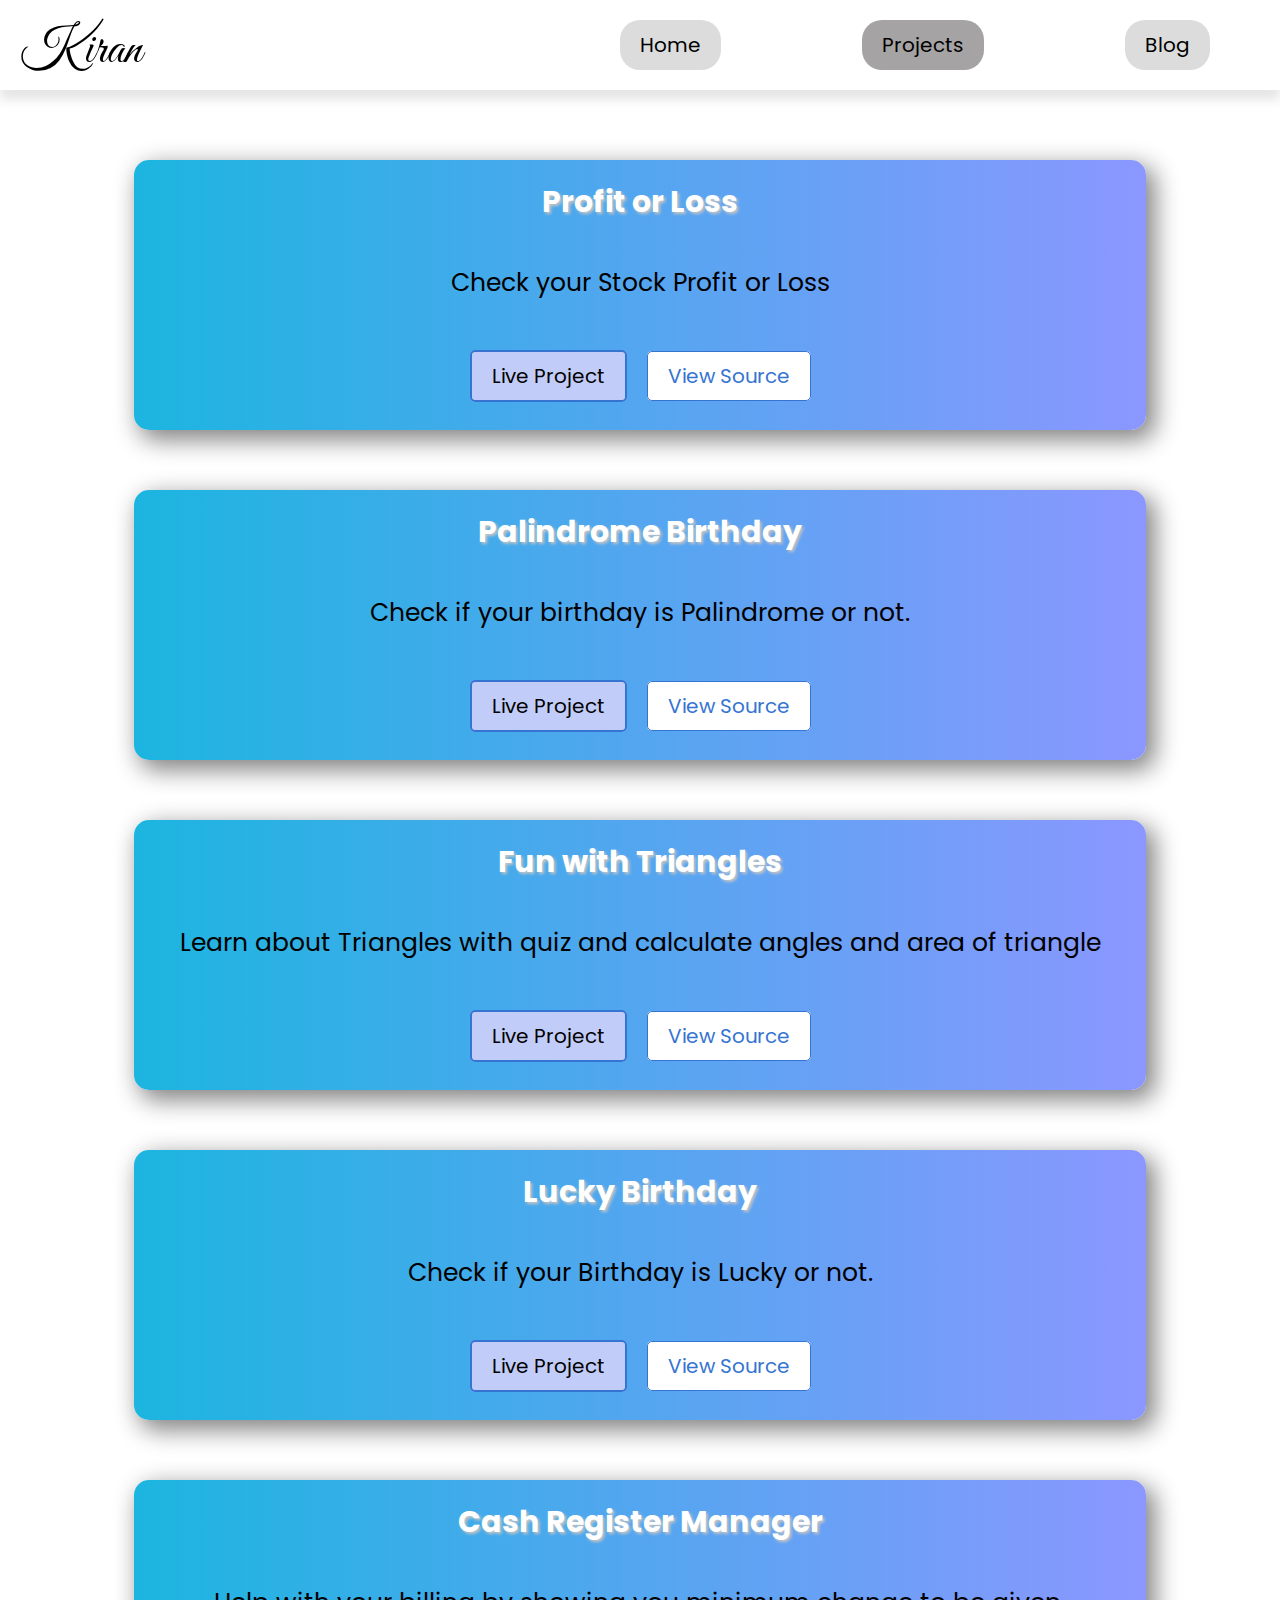
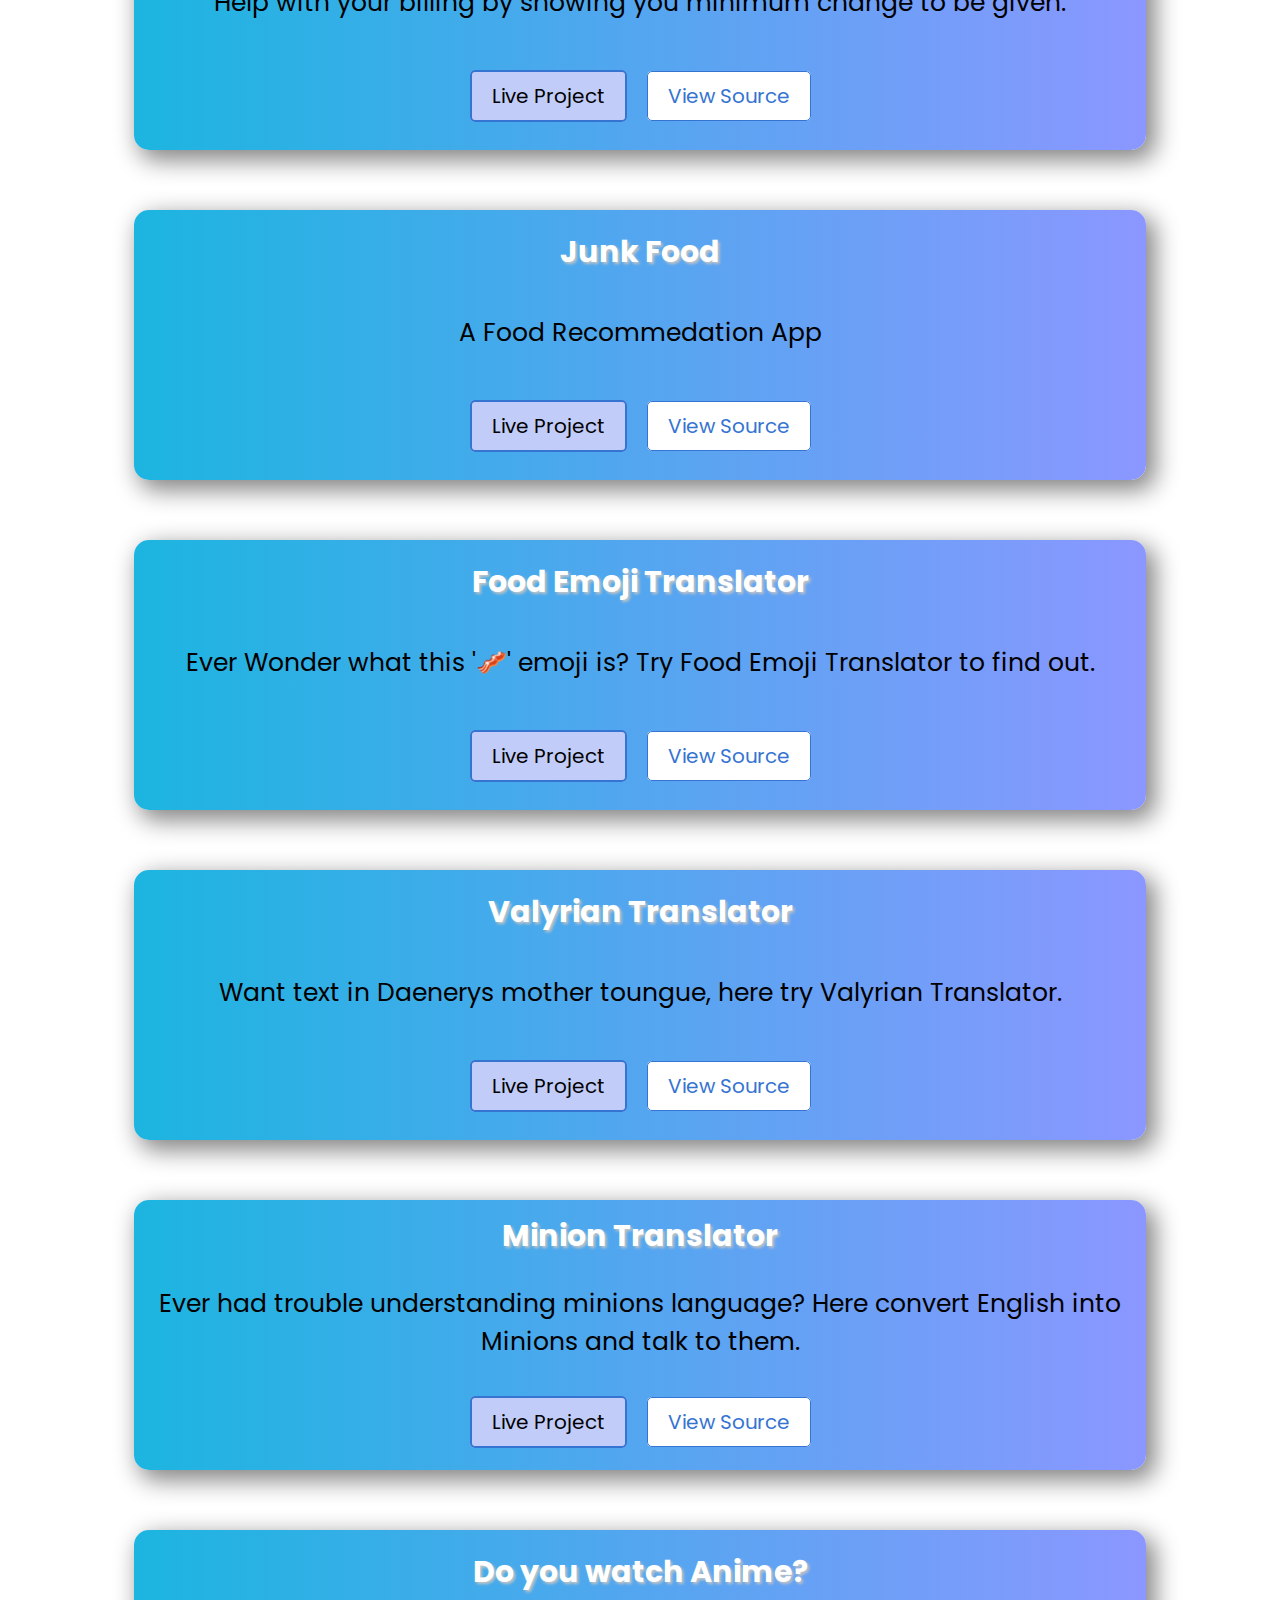
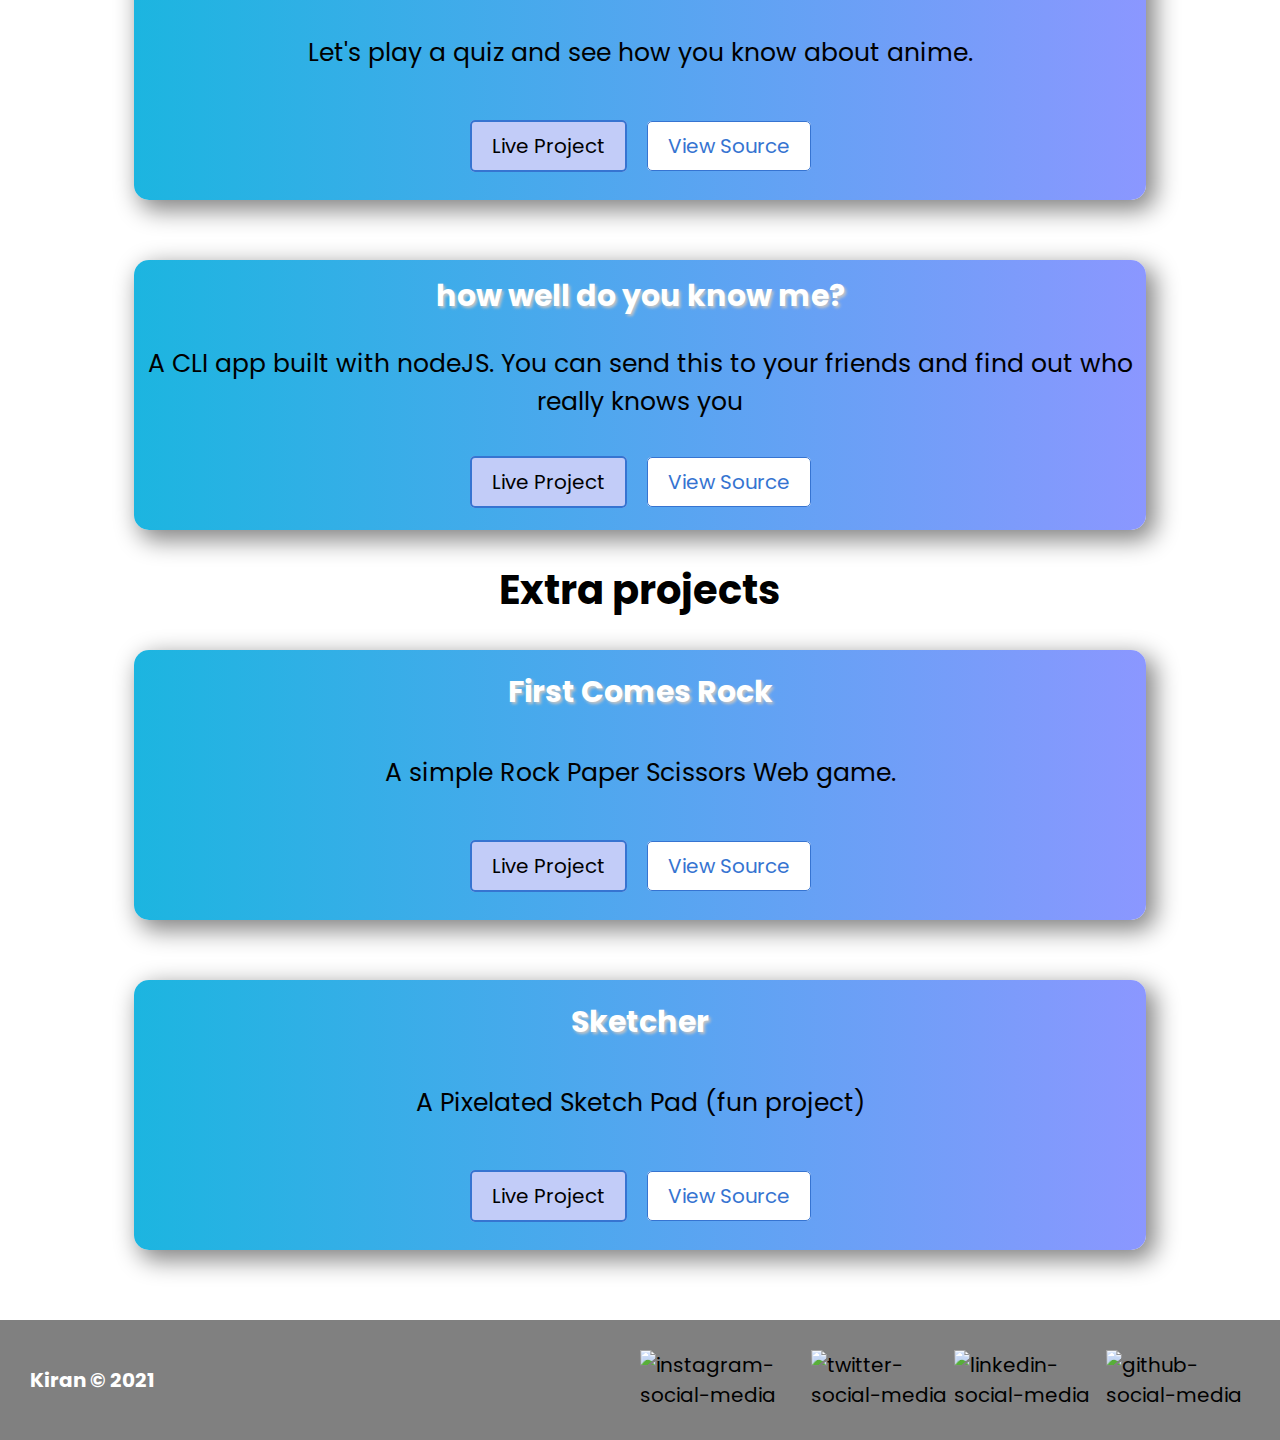
==== projects.html @ a6e8578d "Add files via upload" ====
<!DOCTYPE html>
<html lang="en">
  <head>
    <meta charset="UTF-8" />
    <meta http-equiv="X-UA-Compatible" content="IE=edge" />
    <meta name="viewport" content="width=device-width, initial-scale=1.0" />
    <link rel="stylesheet" href="style.css" />
    <title>Web Developer</title>
  </head>
  <body>
    <header>
      <div class="logo">Kiran</div>
      <div class="links">
        <ul>
          <li><a href="/index.html">Home</a></li>
          <li id="active"><a href="/projects.html">Projects</a></li>
          <li><a href="/blog.html">Blog</a></li>
        </ul>
      </div>
    </header>
    <div class="main">
      <div>
        <h2>Profit or Loss</h2>
        <p>Check your Stock Profit or Loss</p>
        <span
          ><a target="_blank" href="https://stock-p-or-l.netlify.app/"
            >Live Project</a
          ><a
            id="source"
            target="_blank"
            href="https://github.com/kiranbabu7/Stock-P-L"
            >View Source</a
          ></span
        >
      </div>
      <div>
        <h2>Palindrome Birthday</h2>
        <p>Check if your birthday is Palindrome or not.</p>
        <span
          ><a target="_blank" href="https://palindromeisbirthday.netlify.app/"
            >Live Project</a
          ><a
            id="source"
            target="_blank"
            href="https://github.com/kiranbabu7/Palindrome-Birthday"
            >View Source</a
          ></span
        >
      </div>
      <div>
        <h2>Fun with Triangles</h2>
        <p>
          Learn about Triangles with quiz and calculate angles and area of
          triangle
        </p>
        <span
          ><a target="_blank" href="https://mad-triangle.netlify.app/"
            >Live Project</a
          ><a
            id="source"
            target="_blank"
            href="https://github.com/kiranbabu7/Fun-with-Triangles"
            >View Source</a
          ></span
        >
      </div>
      <div>
        <h2>Lucky Birthday</h2>
        <p>Check if your Birthday is Lucky or not.</p>
        <span
          ><a
            target="_blank"
            href="https://lucky-birthdays-checker.netlify.app/"
            >Live Project</a
          ><a
            id="source"
            target="_blank"
            href="https://github.com/kiranbabu7/Lucky-birthday"
            >View Source</a
          ></span
        >
      </div>
      <div>
        <h2>Cash Register Manager</h2>
        <p>Help with your billing by showing you minimum change to be given.</p>
        <span
          ><a target="_blank" href="https://cash-registerer.netlify.app/"
            >Live Project</a
          ><a
            id="source"
            target="_blank"
            href="https://github.com/kiranbabu7/Cash-Register"
            >View Source</a
          ></span
        >
      </div>
      <div>
        <h2>Junk Food</h2>
        <p>A Food Recommedation App</p>
        <span
          ><a target="_blank" href="https://junkie-food.netlify.app/"
            >Live Project</a
          ><a
            id="source"
            target="_blank"
            href="https://github.com/kiranbabu7/Junk-Food"
            >View Source</a
          ></span
        >
      </div>
      <div>
        <h2>Food Emoji Translator</h2>
        <p>
          Ever Wonder what this '🥓' emoji is? Try Food Emoji Translator to find
          out.
        </p>
        <span
          ><a target="_blank" href="https://foodemojis.netlify.app/"
            >Live Project</a
          ><a
            id="source"
            target="_blank"
            href="https://github.com/kiranbabu7/Food-Emoji-Translator"
            >View Source</a
          ></span
        >
      </div>
      <div>
        <h2>Valyrian Translator</h2>
        <p>
          Want text in Daenerys mother toungue, here try Valyrian Translator.
        </p>
        <span
          ><a target="_blank" href="https://valyriantranslated.netlify.app/"
            >Live Project</a
          ><a
            id="source"
            target="_blank"
            href="https://github.com/kiranbabu7/valyrian-Translator"
            >View Source</a
          ></span
        >
      </div>
      <div>
        <h2>Minion Translator</h2>
        <p>
          Ever had trouble understanding minions language? Here convert English
          into Minions and talk to them.
        </p>
        <span
          ><a target="_blank" href="https://minions-trans.netlify.app/"
            >Live Project</a
          ><a
            id="source"
            target="_blank"
            href="https://github.com/kiranbabu7/Minion-Translator"
            >View Source</a
          ></span
        >
      </div>
      <div>
        <h2>Do you watch Anime?</h2>
        <p>Let's play a quiz and see how you know about anime.</p>
        <span
          ><a
            target="_blank"
            href="https://replit.com/@kiran09/Mark-2?embed=1&output=1"
            >Live Project</a
          ><a
            id="source"
            target="_blank"
            href="https://github.com/kiranbabu7/Neog-Camp-level-0/tree/main/mark%202"
            >View Source</a
          ></span
        >
      </div>
      <div>
        <h2>how well do you know me?</h2>
        <p>
          A CLI app built with nodeJS. You can send this to your friends and
          find out who really knows you
        </p>
        <span
          ><a
            target="_blank"
            href="https://replit.com/@kiran09/mark-1?embed=1&output=1#index.js"
            >Live Project</a
          ><a
            id="source"
            target="_blank"
            href="https://github.com/kiranbabu7/Neog-Camp-level-0/tree/main/mark%201"
            >View Source</a
          ></span
        >
      </div>
      <h1>Extra projects</h1>
      <div>
        <h2>First Comes Rock</h2>
        <p>A simple Rock Paper Scissors Web game.</p>
        <span
          ><a
            target="_blank"
            href="https://kiranbabu7.github.io/FirstComesRock/"
            >Live Project</a
          ><a
            id="source"
            target="_blank"
            href="https://github.com/kiranbabu7/FirstComesRock"
            >View Source</a
          ></span
        >
      </div>
      <div>
        <h2>Sketcher</h2>
        <p>A Pixelated Sketch Pad (fun project)</p>
        <span
          ><a target="_blank" href="https://kiranbabu7.github.io/Sketcher/"
            >Live Project</a
          ><a
            id="source"
            target="_blank"
            href="https://github.com/kiranbabu7/Sketcher"
            >View Source</a
          ></span
        >
      </div>
    </div>
    <footer>
      <h4>Kiran © 2021</h4>
      <ul>
        <li>
          <a href="https://www.instagram.com/kiran_babu0/" target="_blank"
            ><img src="img/instagram 1.svg" alt="instagram-social-media"
          /></a>
        </li>
        <li>
          <a href="https://twitter.com/Kiran_Babu_v" target="_blank"
            ><img src="img/twitter 1.svg" alt="twitter-social-media"
          /></a>
        </li>
        <li>
          <a
            href="https://www.linkedin.com/in/kiran-babu-51247a142/"
            target="_blank"
            ><img src="img/footer-linkedin.svg" alt="linkedin-social-media"
          /></a>
        </li>
        <li>
          <a href="https://github.com/kiranbabu7" target="_blank"
            ><img src="img/footer-github.svg" alt="github-social-media"
          /></a>
        </li>
      </ul>
    </footer>
  </body>
</html>
---- style.css ----
@import url("https://fonts.googleapis.com/css2?family=Great+Vibes&display=swap");
@import url("https://fonts.googleapis.com/css2?family=Poppins:wght@300&display=swap");
* {
  margin: 0;
  padding: 0;
  box-sizing: border-box;
}
html {
  font-size: 62.5%;
}
body {
  font-size: 2rem;
  font-family: "Poppins", sans-serif;
}
a {
  text-decoration: none;
  color: black;
}
p {
  font-size: 2.5rem;
}
header {
  display: flex;
  flex-wrap: wrap;
  justify-content: space-between;
  padding-top: 1rem;
  align-items: center;
  min-height: 10vh;
  box-shadow: 0px 10px 10px rgb(0 0 0 / 10%);
  z-index: 2;
  position: relative;
}
.logo {
  flex: 1 1 20rem;
  margin-left: 2rem;
  font-size: 5rem;
  font-family: "Great Vibes", cursive;
}
#active {
  background-color: rgb(165, 163, 163);
}
.links {
  flex: 1 1 40rem;
  padding-bottom: 1rem;
}
.links li {
  background-color: gainsboro;
  padding: 1rem 2rem;
  border-radius: 20px;
}
.links ul {
  display: flex;
  justify-content: space-around;
  list-style: none;
}
.hero {
  min-height: 90vh;
  display: flex;
  flex-wrap: wrap;
  justify-content: center;
  align-items: center;
}
.hero h2 {
  color: black;
}
.hero-img img {
  flex: 1 1 30rem;
  width: 60rem;
  margin-left: 15rem;
}
.intro-social {
  margin: 3rem 0;
}
.intro-social a {
  padding: 0 0 0 1rem;
}
.main {
  display: flex;
  flex-direction: column;
  text-align: center;
  padding: 4rem;
  width: 90%;
  margin: auto;
}
.main div {
  min-height: 30vh;
  display: flex;
  justify-content: space-around;
  flex-direction: column;
  background: linear-gradient(90deg, #1cb5e0 0%, #8b97ff 100%);
  box-shadow: 7px 8px 25px 2px rgb(131, 131, 131);
  margin: 3rem;
  border-radius: 15px;
}
h2 {
  color: white;
  text-shadow: 2px 2px 3px rgb(197, 197, 197);
}
.main span {
  margin: 2rem;
}
.main a {
  padding: 1rem 2rem;
  margin: 1rem;
  background-color: rgb(194, 204, 248);
  color: rgb(0, 0, 0);
  border-radius: 5px;
  text-decoration: none;
  border: 2px solid rgb(54, 116, 209);
}
.main a:hover {
  background-color: rgb(153, 194, 255);
  border: 3px solid rgb(255, 255, 255);
}
.main #source {
  background-color: white;
  color: rgb(54, 116, 209);
  border: 1px solid rgb(54, 116, 209);
}
.main #source:hover {
  background-color: rgb(54, 116, 209);
  color: white;
  border: 3px solid white;
}
footer {
  min-height: 10vh;
  display: flex;
  padding: 3rem;
  flex-wrap: wrap;
  background-color: gray;
  color: white;
  align-items: center;
  justify-content: space-between;
}
footer h4 {
  flex: 1 1 30rem;
}
footer ul {
  flex: 1 1 30rem;
  display: flex;
  justify-content: space-around;
}
ul {
  list-style: none;
}

@media screen and (max-width: 911px) {
  .logo {
    display: flex;
    padding-bottom: 1.5rem;
    justify-content: center;
  }
  .main {
    width: 100%;
    padding: 2rem;
  }
  footer h4 {
    text-align: center;
  }
  .hero {
    padding: 2rem;
  }
  .intro-text {
    padding: 2rem;
    margin: 2rem;
  }
  .hero-img img {
    width: 30rem;
    margin: 0;
  }
}
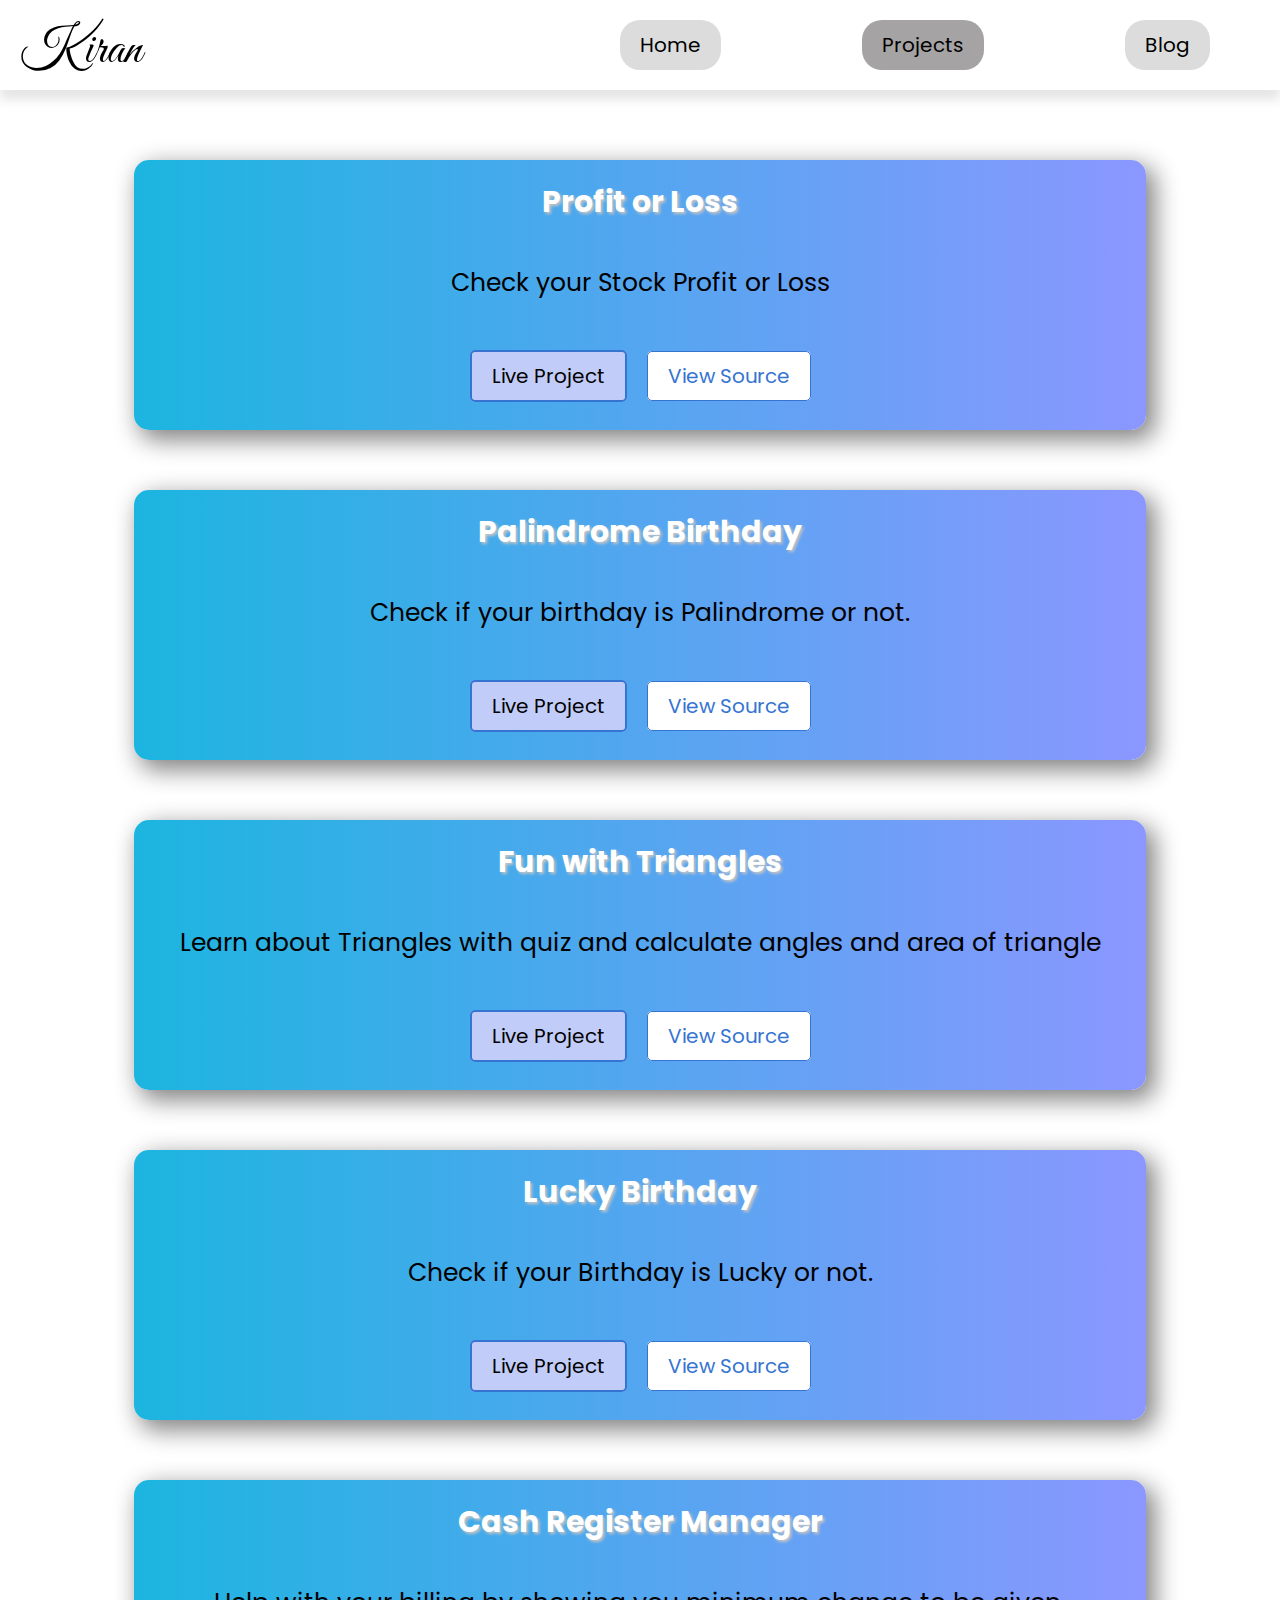
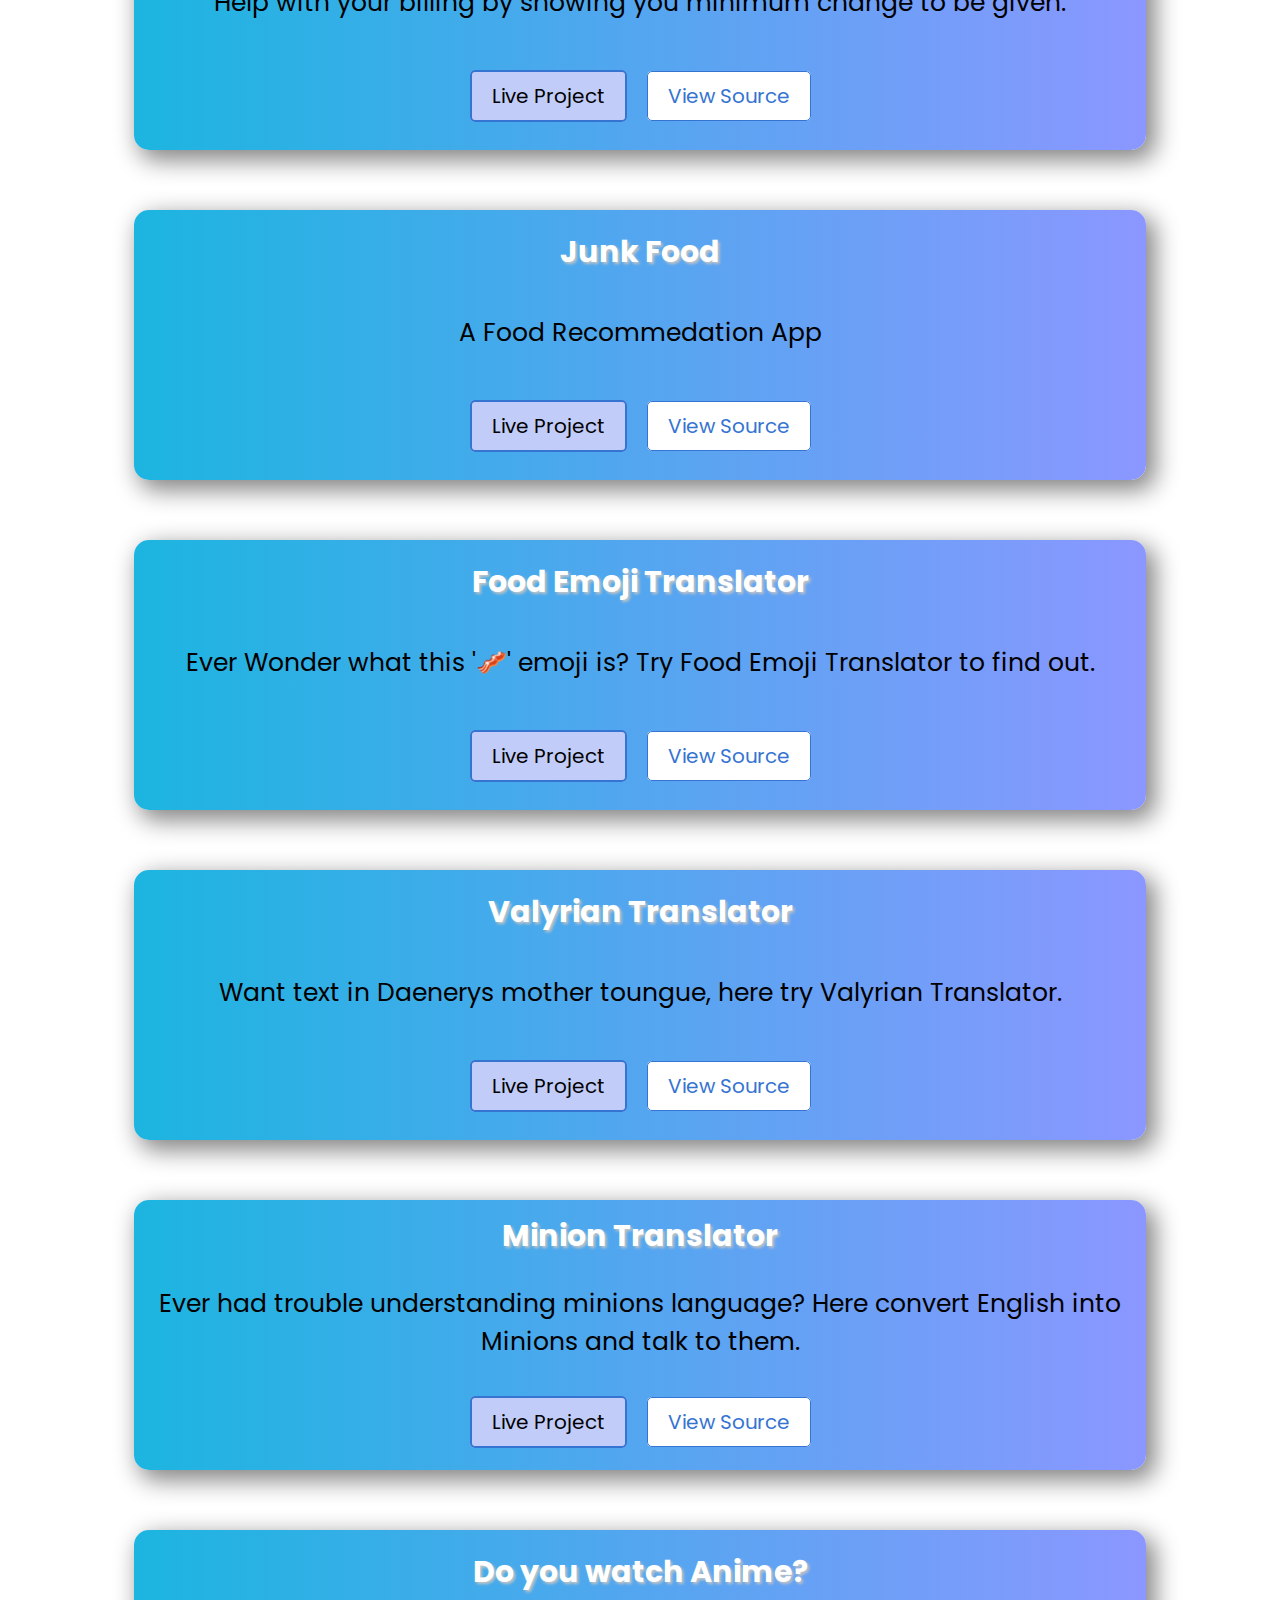
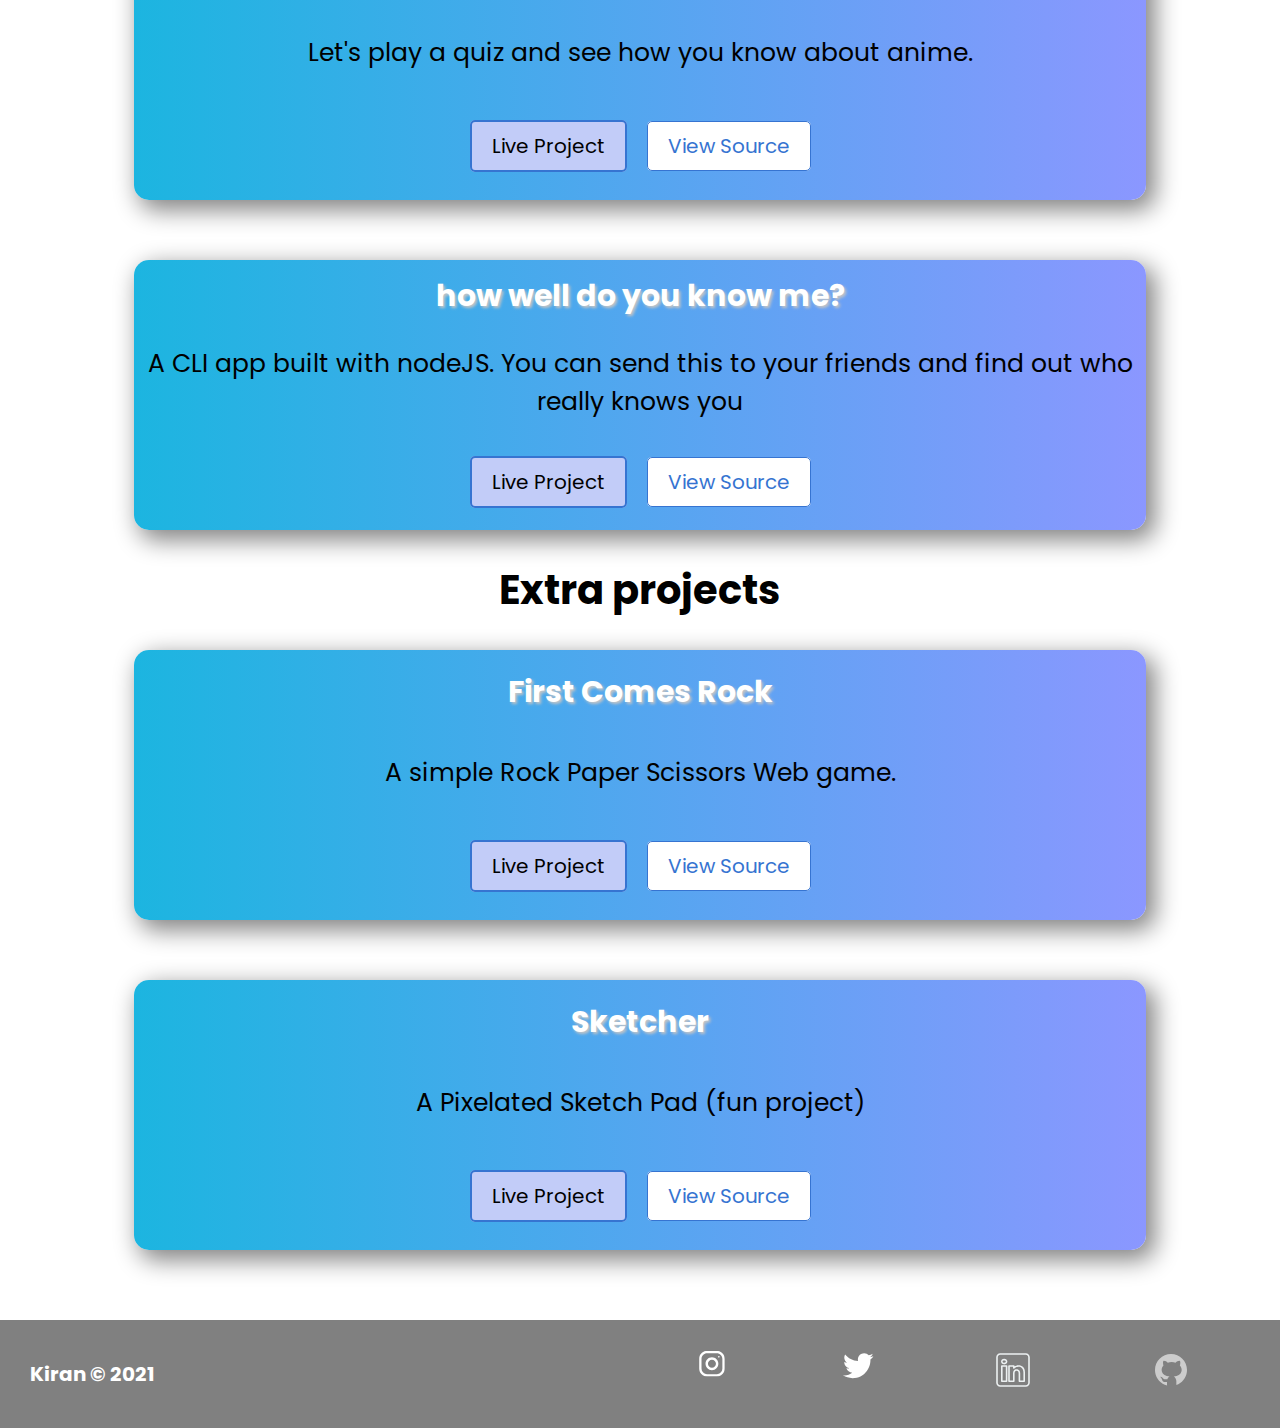
==== commit f96c8f39: "Update projects.html" ====
--- a/projects.html
+++ b/projects.html
@@ -12,7 +12,7 @@
       <div class="logo">Kiran</div>
       <div class="links">
         <ul>
-          <li><a href="/index.html">Home</a></li>
+          <li><a href="/">Home</a></li>
           <li id="active"><a href="/projects.html">Projects</a></li>
           <li><a href="/blog.html">Blog</a></li>
         </ul>
